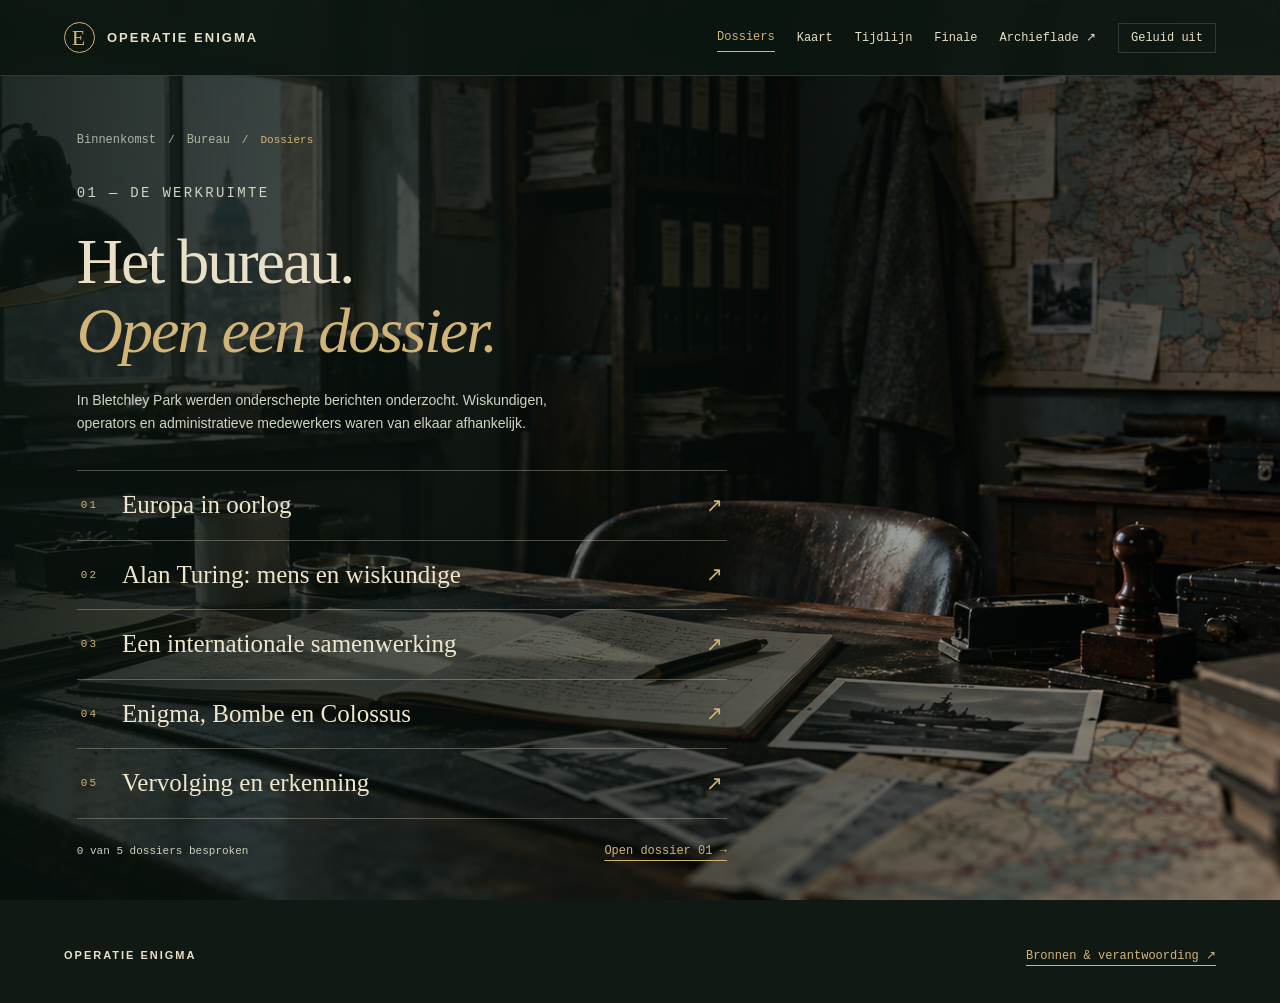
==== bureau.html @ f2bd256f "Add files via upload" ====
<!doctype html>
<html lang="nl"><head><meta charset="utf-8"><meta name="viewport" content="width=device-width,initial-scale=1"><meta name="theme-color" content="#101c1a"><meta name="description" content="Bletchley Park, 1940. Onderzoek de geschiedenis achter Alan Turing en Enigma."><title>Bureau · Operatie Enigma</title><link rel="stylesheet" href="style.css"><link rel="stylesheet" href="pages.css"><script src="sources.js" defer></script><script src="research.js" defer></script><script src="app.js" defer></script><script src="geography.js" defer></script><script src="closing.js" defer></script><script src="routing.js" defer></script></head>
<body data-view="bureau"><a class="skip" href="#main">Naar de inhoud</a>
<header class="topbar"><a class="brand" href="index.html"><span class="brand-mark" aria-hidden="true">E</span> OPERATIE ENIGMA </a><nav aria-label="Hoofdnavigatie"><a href="bureau.html">Dossiers</a><a href="kaart.html">Kaart</a><a href="tijdlijn.html">Tijdlijn</a><a href="finale.html">Finale</a><button id="drawer-open">Archieflade <span aria-hidden="true">↗</span></button><button id="sound" aria-pressed="false" aria-label="Geluid inschakelen">Geluid uit</button></nav></header>
<main id="main">
<section id="aankomst" class="arrival"><div class="coords">51°59′48″N &nbsp; 00°44′37″W <span>BUCKINGHAMSHIRE, ENGELAND</span></div><div class="hero-copy"><p class="eyebrow"><i></i> BLETCHLEY PARK · NAJAAR 1940</p><h1>Een bericht.<br>Een <em>verborgen verhaal.</em></h1><p class="intro">Een radio kraakt. Iemand schuift een vel papier over je bureau. Negenentwintig letters. Geen enkel woord.</p><p class="intro muted">Hoe kon Alan Turing bijdragen aan het verslaan van nazi-Duitsland, terwijl hij na de oorlog door zijn eigen land werd vervolgd?</p><a class="primary" href="bureau.html">Neem plaats aan het bureau <span>→</span></a></div>
<div class="hero-art"><button class="telegram" id="intercept-open"><span class="telegram-head">G.C. & C.S. <b>SECRET</b></span><span class="small-label">INTERCEPT 008 / 22:40 GMT</span><strong>BMQYW KODWL<br>SZWID IPHRW<br>KNZFW YZTBT AA</strong><span class="telegram-foot">ONTVANGEN. NOG NIET GELEZEN. <span>↗</span></span></button></div>
<div class="arrival-bottom"><span>NIETS VAN WAT HIER GEBEURT, VERLAAT DEZE KAMER.</span><a href="bureau.html">De deur staat open ↓</a></div></section>
<section class="room-section" id="werkruimte" aria-labelledby="room-title"><div class="section-heading"><div><p class="eyebrow">01 — DE WERKRUIMTE</p><h2 id="room-title">Het bureau.<br><em>Open een dossier.</em></h2></div><div><p>In Bletchley Park werden onderschepte berichten onderzocht. Wiskundigen, operators en administratieve medewerkers waren van elkaar afhankelijk.</p><p class="muted">Kies een dossier en volg de sporen. </p></div></div>
<div class="route-line" aria-label="Onderzoeksroute" id="route"></div><div class="room-bottom"><p id="progress" aria-live="polite">0 van 5 onderzoeken vastgelegd</p><button id="continue" class="text-button">Begin met onderzoek 01 →</button></div></section>
<section id="tijdlijn" class="timeline-section"><div class="section-heading"><div><p class="eyebrow">02 — VOOR EN NA DEZE NACHT</p><h2>Een code heeft<br><em>een voorgeschiedenis.</em></h2></div><p>De klok in de kamer staat op 1940. Deze tijdlijn kijkt ook terug én vooruit. Kies een jaar en volg het spoor van kennis, geheimhouding en erkenning.</p></div><div id="years" class="years" aria-label="Jaren op de tijdlijn"></div><article id="time-detail" class="time-detail" aria-live="polite"></article></section>
<section id="finale" class="finale-section"><p class="eyebrow">03 — DE LAATSTE TRANSMISSIE</p><h2>Nu is het<br><em>aan jullie.</em></h2><p class="finale-intro">Leg jullie voorlopige antwoord op de centrale vraag op tafel. Gebruik daarna de vijf sleutelkaarten uit het fysieke dossier om het oefentelegram te lezen met Mininigma op de tablet.</p><div id="key-strips" class="key-strips"></div><div class="finale-layout external-finale"><div class="dispatch-paper"><p class="eyebrow">OVERDRACHT AAN DE OPERATOR</p><h3>De sleutel ligt hier.<br>De machine staat klaar.</h3><p>Open Mininigma op de tablet. Houd de sleutelkaarten en het telegram naast het apparaat. Een groepslid stelt in, een ander leest de kaarten en controleert.</p><ol class="operator-steps"><li>Kies in Mininigma een model met drie rotoren en stekkerbord: Enigma I of M3. Gebruik de gewone reflector C, niet een dunne M4-reflector.</li><li>Neem de vijf sleutelstroken over, steeds van links naar rechts. Ringstand en startpositie zijn niet hetzelfde.</li><li>Verbind alle tien stekkerparen. Voer daarna het telegram in; spaties zijn niet nodig. Herstel vóór een nieuwe poging steeds de beginstand.</li><li>Lees de uitkomst en keer terug naar deze kamer.</li></ol><a class="primary" id="external-enigma" href="https://apps.apple.com/ca/app/mininigma-enigma-simulator/id334855344" target="_blank" rel="noopener">Mininigma · informatie over de tabletapp ↗</a><p class="note-hint">Open Mininigma op de tablet en neem de sleutelkaarten over.</p><p><a class="text-button" href="https://cryptii.com/pipes/enigma-machine/" target="_blank" rel="noopener">Open de M3 in je browser ↗</a></p><p class="note-hint">Cryptii: kies Model Enigma M3 en gebruik de velden Position, Ring en Plugboard. Neem de instellingen zelf over uit de fysieke kaarten.</p><details><summary>De Engelse instellingen herkennen</summary><dl><dt>Left / Middle / Right rotor</dt><dd>Linker / middelste / rechter rotor</dd><dt>Ring settings</dt><dd>Ringstand</dd><dt>Start position</dt><dd>Startpositie</dd><dt>Reflector</dt><dd>Reflector</dd><dt>Plugboard pairs</dt><dd>Stekkerparen</dd><dt>Input / Output</dt><dd>Invoer / uitkomst</dd></dl></details></div><aside class="output-paper"><span class="small-label">INTERCEPT 008</span><label for="telegram-copy">Het onderschepte telegram</label><textarea id="telegram-copy" rows="3" readonly spellcheck="false">BMQYWKODWLSZWIDIPHRWKNZFWYZTBTAA</textarea><button id="copy-telegram" class="primary">Kopieer het telegram</button><p id="copy-status" role="status"></p><h3>Terug van de machine?</h3><p>Voer hieronder de ontcijferde tekst in. Spaties en leestekens maken niet uit. De juiste boodschap opent de getuigenenvelop.</p><form id="return-form"><label for="return-message">Jullie ontcijferde bericht</label><textarea id="return-message" rows="3" required spellcheck="false" autocomplete="off"></textarea><button class="primary" type="submit">Controleer het bericht →</button><p id="return-status" role="status"></p></form><button id="witness-open" class="primary" hidden>Nabespreking bij de envelop GETUIGEN →</button></aside></div></section>
<footer><a class="brand" href="bureau.html">OPERATIE ENIGMA</a><button class="text-button" id="credits-open">Bronnen & verantwoording ↗</button></footer></main>
<dialog id="case-dialog" class="case-dialog" aria-labelledby="case-title"><button class="close" data-close aria-label="Onderzoek sluiten">×</button><div id="case-body"></div></dialog>
<dialog id="drawer" class="drawer" aria-labelledby="drawer-title"><button class="close" data-close aria-label="Archieflade sluiten">×</button><p class="eyebrow">HET FYSIEKE DOSSIER</p><h2 id="drawer-title">De archieflade.</h2><div id="print-links"></div><h3>Je onderzoeksnotities</h3><p>Notities blijven in deze browser. Sla ze ook als tekstbestand op om ze te bewaren of in te leveren.</p><button id="download-notes" class="primary">Download mijn veldboek</button><p id="storage-status" class="muted"></p></dialog>
<dialog id="reader" class="reader-dialog" aria-labelledby="reader-title"><button class="close" data-close aria-label="Leeshulp sluiten">×</button><div id="reader-body"></div></dialog>
<dialog id="info" class="info-dialog" aria-labelledby="info-title"><button class="close" data-close aria-label="Venster sluiten">×</button><div id="info-body"></div></dialog><noscript><p class="noscript">Schakel JavaScript in om de onderzoeken en de Enigma te gebruiken. De printbladen staan in de map print.</p></noscript>
</body></html>
---- style.css ----
:root{--ink:#101c1a;--deep:#0b1412;--green:#20362d;--paper:#e9e0c7;--gold:#d1b478;--muted:#b1b6a2;--red:#8c4033;--line:#ffffff24;--serif:Georgia,'Times New Roman',serif;--mono:'Courier New',monospace}*{box-sizing:border-box}html{scroll-behavior:smooth;scroll-padding-top:90px}body{margin:0;background:var(--ink);color:var(--paper);font:16px/1.65 Arial,Helvetica,sans-serif}body:has(dialog[open]){overflow:hidden}a{color:inherit;text-underline-offset:5px}button,input,select,textarea{font:inherit}button,a,input,textarea,select{touch-action:manipulation}button{cursor:pointer}button:disabled{cursor:not-allowed;opacity:.55}button{color:inherit}button:focus-visible,a:focus-visible,input:focus-visible,select:focus-visible,textarea:focus-visible,summary:focus-visible{outline:3px solid #daac55;outline-offset:5px}button{border:0}button,a{ -webkit-tap-highlight-color:transparent}button:not(.primary){background:transparent}.skip{position:fixed;top:-100px;left:16px;background:var(--paper);color:var(--ink);padding:10px;z-index:50}.skip:focus{top:10px}.topbar{display:flex;justify-content:space-between;align-items:center;padding:23px 4.5%;border-bottom:1px solid var(--line);position:relative;z-index:2;background:#101c1af0}.brand{display:flex;align-items:center;gap:12px;letter-spacing:2px;font-size:13px;font-weight:bold;text-decoration:none}.brand small{display:block;font:9px var(--mono);letter-spacing:1.5px;border-left:1px solid var(--line);padding-left:12px;max-width:130px;line-height:1.6}.brand-mark{display:inline-grid;place-items:center;border:1px solid var(--gold);border-radius:50%;width:31px;height:31px;color:var(--gold);font:22px var(--serif)}nav{display:flex;gap:25px;align-items:center}nav a,nav button{font:12px var(--mono);text-decoration:none;padding:7px 0}nav a:hover,nav button:hover{color:var(--gold)}nav #sound{border:1px solid var(--line);padding:7px 12px}.arrival{min-height:780px;height:calc(100svh - 87px);max-height:1020px;position:relative;overflow:hidden;background:radial-gradient(ellipse at 77% 35%,#4a523025,transparent 65%),linear-gradient(110deg,#101c1a 15%,#1e3026 67%,#0d1916)}.arrival:after,.room-stage:after{content:'';position:absolute;inset:0;pointer-events:none;background-image:url("data:image/svg+xml,%3Csvg viewBox='0 0 180 180' xmlns='http://www.w3.org/2000/svg'%3E%3Cfilter id='n'%3E%3CfeTurbulence type='fractalNoise' baseFrequency='.7' numOctaves='3' stitchTiles='stitch'/%3E%3C/filter%3E%3Cpath filter='url(%23n)' opacity='.12' d='M0 0h180v180H0z'/%3E%3C/svg%3E");opacity:.25}.coords{position:absolute;top:35px;left:4.5%;font:10px var(--mono);letter-spacing:1px;color:#9dAA94}.coords span{margin-left:25px}.hero-copy{position:relative;padding:106px 0 0 7%;width:56%;z-index:1}.eyebrow{font:11px var(--mono);letter-spacing:2.3px;color:var(--gold);text-transform:uppercase;margin:0 0 26px}.eyebrow i{display:inline-block;width:6px;height:6px;background:var(--gold);border-radius:50%;margin:0 8px 1px 0}h1,h2,h3{font-family:var(--serif);font-weight:normal;line-height:1.08}h1{font-size:clamp(66px,6.8vw,112px);letter-spacing:-4px;margin:0 0 26px}h1 em,h2 em{font-weight:normal;color:var(--gold)}h2{font-size:clamp(40px,4.7vw,70px);letter-spacing:-2px;margin:0 0 24px}h3{font-size:30px;margin:25px 0 18px}.intro{max-width:410px;font-size:16px;line-height:1.7}.muted{color:var(--muted)}.primary{display:inline-flex;align-items:center;justify-content:space-between;gap:25px;background:var(--gold);color:#14211b;padding:16px 24px;text-decoration:none;font-weight:bold;font-size:13px;border:1px solid var(--gold);transition:background .2s,transform .2s}.primary:hover{background:#e8cd91;transform:translateY(-2px)}.hero-copy>.primary{margin-top:22px}.hero-meta{font:10px var(--mono);margin-top:22px;color:var(--muted)}.hero-meta span{padding:0 8px}.hero-art{position:absolute;right:-1%;top:20px;width:53%;height:calc(100% - 90px)}.hero-machine{position:absolute;width:100%;right:-3%;top:0;transform:rotate(-8deg);filter:drop-shadow(0 30px 35px #0008);opacity:.95}.lightcone{position:absolute;width:90%;height:90%;top:-20%;right:-10%;background:radial-gradient(ellipse,#c8ac4533,transparent 65%);transform:rotate(-30deg)}.telegram{position:absolute!important;bottom:44px;left:8%;transform:rotate(-7deg);width:310px;padding:23px 25px 18px;color:#303c2c!important;background:#d8cb9f!important;box-shadow:4px 15px 35px #0006;text-align:left;border-top:5px solid #d0be90!important;transition:transform .25s}.telegram:hover{transform:rotate(-3deg) translateY(-8px)}.telegram-head{display:flex;justify-content:space-between;font:12px var(--mono);border-bottom:1px solid #33412a70;padding-bottom:16px}.telegram-head b{color:#853e30;border:1px solid;padding:2px 5px;transform:rotate(5deg)}.small-label{display:block;font:10px var(--mono);letter-spacing:1.5px;margin:18px 0}.telegram strong{font:24px/1.6 var(--mono);letter-spacing:2px}.telegram-foot{display:flex;justify-content:space-between;font:8px var(--mono);border-top:1px solid #33412a60;padding-top:14px;margin-top:15px}.telegram-foot span{font-size:20px}.art-note{position:absolute;bottom:2px;right:12%;font:9px var(--mono);color:#b6b69b}.arrival-bottom{position:absolute;bottom:0;width:91%;left:4.5%;border-top:1px solid var(--line);padding:24px 0;display:flex;justify-content:space-between;font:10px var(--mono);letter-spacing:1px}.arrival-bottom a{text-decoration:none;color:var(--gold)}.section-heading{display:grid;grid-template-columns:1.1fr 1fr;gap:10%;align-items:end;margin-bottom:42px}.section-heading p:not(.eyebrow){max-width:485px;font-size:15px}.section-heading p.muted{font-size:12px}.room-section{padding:95px 6% 75px;background:var(--deep)}.room-stage{position:relative;border:1px solid #6b715447;overflow:hidden}.room-stage>img{width:100%;display:block}.room-caption{position:absolute;bottom:18px;left:25px;font:9px var(--mono);letter-spacing:2px;color:#d7ceb2}.hotspot{position:absolute;display:flex;align-items:center;gap:10px;padding:7px!important;z-index:1;white-space:nowrap}.hotspot b{display:grid;place-items:center;width:38px;height:38px;border:1px solid #d8c48b;border-radius:50%;background:#17291cdd;color:#e9d39a;font:13px var(--mono);box-shadow:0 0 0 5px #d8c48b18;transition:box-shadow .2s}.hotspot span{font:11px var(--mono);background:#102019ee;padding:8px 11px;color:#eee3bf;border:1px solid #d8c48b44}.hotspot:hover b,.hotspot:focus-visible b{box-shadow:0 0 0 10px #d8c48b44;background:#d8c48b;color:#14231a}.hotspot.done b{background:#d8c48b;color:#14231a}.h1{left:15%;top:64%}.h2{left:66%;top:57%}.h3{left:61%;top:24%}.h4{left:34%;top:80%}.h5{right:3%;top:83%}.h5 span{display:none}.route-line{display:flex;margin-top:35px;gap:0}.route-step{flex:1;text-align:left;padding:16px 8px 16px 0;border-top:1px solid #69715c!important;color:var(--muted)!important;font:11px/1.5 var(--mono)!important;position:relative}.route-step:before{content:'';position:absolute;top:-4px;left:0;width:7px;height:7px;border-radius:50%;background:#69715c}.route-step strong{display:block;font:22px var(--serif);color:var(--paper);margin-bottom:8px}.route-step.done{border-color:var(--gold)!important;color:var(--gold)!important}.route-step.done:before{background:var(--gold)}.room-bottom{display:flex;justify-content:space-between;align-items:center;font:12px var(--mono);margin-top:15px}.text-button{color:var(--gold)!important;font:12px var(--mono)!important;padding:10px 0;text-decoration:underline;text-underline-offset:6px}.timeline-section{background:#e9e0c7;color:#27362b;padding:90px 7%}.timeline-section .eyebrow{color:#735b34}.timeline-section h2 em{color:#75613d}.years{display:flex;justify-content:space-between;border-bottom:1px solid #283b3150;margin:40px 0 30px;gap:8px}.years button{position:relative;color:#5f6956;font:20px var(--serif);padding:10px 8px 20px}.years button[aria-pressed=true]{color:#1d3629}.years button[aria-pressed=true]:after{content:'';position:absolute;bottom:-5px;left:calc(50% - 5px);width:10px;height:10px;background:#715a36;border-radius:50%}.time-detail{display:grid;grid-template-columns:1fr 2fr;gap:8%;min-height:220px}.time-year{font:clamp(80px,10vw,150px)/1 var(--serif);color:#b2a789}.time-detail h3{margin-top:0}.time-detail p{max-width:680px}.source-link{font:12px var(--mono);color:#665331}.finale-section{padding:100px 7%;background:radial-gradient(ellipse at 15% 50%,#334135,transparent 60%),#14221d}.finale-intro{max-width:550px;color:var(--muted)}.key-strips{display:flex;gap:12px;margin:35px 0 45px;flex-wrap:wrap}.key-strip{border-bottom:1px dashed #d1b47870;padding:10px 14px;font:11px/1.7 var(--mono);color:var(--muted);flex:1;min-width:130px}.key-strip b{display:block;color:var(--gold);font-size:10px;letter-spacing:1px}.key-strip.revealed{background:#e1d6b6;color:#253226;transform:rotate(-1deg)}.key-strip.revealed b{color:#74522c}.finale-layout{display:grid;grid-template-columns:1.3fr 1fr;gap:6%;align-items:start}.machine-console{background:linear-gradient(135deg,#27372d,#101b16);border:9px solid #604832;padding:25px;box-shadow:0 20px 30px #0005,inset 0 0 0 2px #8a6b42}.console-label{display:flex;justify-content:space-between;font:10px var(--mono);letter-spacing:1px;color:#aaa98c;padding-bottom:14px;border-bottom:1px solid var(--line)}.lamps{display:flex;justify-content:center;gap:10px;margin:22px 0}.lamps span{width:29px;height:29px;border:1px solid #6a7256;border-radius:50%;text-align:center;color:#aeaf91;font:16px/28px var(--mono);background:#101b16}.lamps span.lit{background:#e7cc77;color:#243021;box-shadow:0 0 18px #d6bc69a0}fieldset{border:0;padding:0;margin:0 0 17px}legend,form label{font:10px/1.5 var(--mono);letter-spacing:1px;color:#d1ccb5}legend{margin-bottom:12px}.rotors,.settings-row{display:flex;gap:14px;margin-bottom:20px}.rotors label,.settings-row label{flex:1;min-width:0}input,select,textarea{border:1px solid #65705c;border-radius:0;padding:11px;width:100%;background:#15261d;color:var(--paper);margin-top:6px;font:15px var(--mono)}textarea{resize:vertical;min-height:76px;line-height:1.6}.rotors select{font:23px var(--mono);background:#d9d3b9;color:#223023}form>label{display:block}.cipher-label{margin-top:20px}form .primary{width:100%;margin-top:15px}.output-paper{padding:28px 35px;background:var(--paper);color:#25372b;transform:rotate(1deg);box-shadow:0 12px 24px #0004;min-height:460px}.decoded{font:30px/1.5 var(--mono);overflow-wrap:anywhere;margin:30px 0;border-bottom:1px dashed #344b3750;padding-bottom:30px}.output-paper p{font-size:13px}.output-paper details{font-size:13px;border-top:1px solid #344b3750;padding-top:20px;margin-top:25px}.output-paper summary{cursor:pointer}.output-paper .primary{font-size:11px}footer{padding:40px 7%;border-top:1px solid var(--line);display:flex;align-items:center;justify-content:space-between;gap:25px}footer p{font-size:11px;color:var(--muted)}dialog{background:var(--paper);color:#23362a;border:0;padding:50px;max-height:90svh;width:min(1000px,94vw);box-shadow:0 30px 100px #0009}dialog::backdrop{background:#07120edb;backdrop-filter:blur(6px)}.close{position:sticky;float:right;top:0;margin:-25px -20px 0 0;background:#253b2e!important;color:var(--paper)!important;width:40px;height:40px;font-size:27px;line-height:1;z-index:5}.case-dialog .eyebrow,.drawer .eyebrow,.info-dialog .eyebrow{color:#795c32}.case-dialog h2{font-size:48px;max-width:750px}.case-lead{font:21px/1.55 var(--serif);max-width:760px}.case-split{display:grid;grid-template-columns:1fr 1fr;gap:35px;margin:30px 0}.source-sheet{padding:25px;border:1px solid #9f997c;background:#d7ceb2;box-shadow:4px 4px 0 #c1b89a}.source-sheet p{font-size:13px}.source-sheet h3{font-size:25px}.source-tag{font:10px var(--mono);letter-spacing:1px;color:#775337}.source-sheet a,.case-dialog a{color:#3b563d}.source-sheet blockquote{font:20px/1.5 var(--serif);margin:20px 0}.source-sheet small{font-size:11px}.case-story p{font-size:14px}.activity{border-top:1px solid #273b3150;border-bottom:1px solid #273b3150;padding:25px 0}.activity h3{margin-top:0}.activity p{font-size:14px}.activity button{color:#284730;border:1px solid #7b876d;padding:10px 14px;margin:4px 4px 4px 0;font-size:13px}.activity button.selected{background:#2f4b38;color:#f3e7c5}.activity button:hover{background:#c9c4a5}.activity .feedback{font:13px/1.6 var(--mono);min-height:22px;padding:12px;background:#d6cfb6}.order-list{list-style:none;padding:0;counter-reset:item}.order-list li{display:flex;align-items:center;justify-content:space-between;padding:10px 0;border-bottom:1px solid #283b3120;font-size:14px;gap:10px}.order-list li span{flex:1}.order-list li button{padding:7px 12px;margin:0}.note-label{display:block;margin-top:30px;font-weight:bold}.case-dialog textarea{color:#203b2c;background:#f2ecd9;border-color:#9f997c}.case-dialog .text-button{color:#6e512d!important}.case-footer{display:flex;align-items:center;gap:20px;margin-top:20px;flex-wrap:wrap}.note-hint{font-size:12px}.save-state{font:11px var(--mono)}.activity select{background:#f1e9d1;color:#213a2a;border-color:#9b9b7c;margin-bottom:12px}.activity label{display:block;font-size:14px}.model-wheel{display:flex;align-items:center;gap:25px;flex-wrap:wrap}.wheel{width:130px;height:130px;border-radius:50%;border:10px double #718065;display:grid;place-content:center;text-align:center;font:28px var(--serif);box-shadow:inset 0 0 0 14px #d3c9ab}.wheel small{font:10px var(--mono)}.model-output{font:22px var(--mono);letter-spacing:3px}.crib-rows{overflow:auto;padding-bottom:10px}.crib-line{display:flex;gap:3px;width:max-content}.crib-line span{display:inline-block;width:23px;text-align:center;font:16px/30px var(--mono);border-bottom:1px solid #aaa282}.crib-line .collision{background:#8c4033;color:white}.drawer{position:fixed;inset:0 0 0 auto;max-height:100svh;height:100svh;margin:0;width:min(530px,95vw);padding:45px 35px}.drawer h2{font-size:44px}.drawer a{display:block;padding:14px 0;border-bottom:1px solid #394a3228;font-size:14px}.drawer details{margin:20px 0}.drawer summary{cursor:pointer;color:#745331}.info-dialog{width:min(730px,94vw)}.info-dialog h2{font-size:44px}.info-dialog ul{padding-left:20px}.info-dialog li{margin-bottom:15px;font-size:14px}.info-dialog .witness-year{font:70px var(--serif);color:#92784e}.paper-telegram{font:24px/1.7 var(--mono);letter-spacing:3px;background:#d5cba9;padding:25px}.network{list-style:none;padding:0}.network li{padding:8px 0;border-bottom:1px solid #253b2e30}.status-done{color:#35553c;font-weight:bold}.noscript{background:var(--paper);color:var(--ink);padding:20px}[hidden]{display:none!important}
@media(min-width:1450px){.hero-art{width:50%;right:2%}.hero-copy{padding-top:130px}.hero-machine{max-width:780px}.telegram{bottom:65px;left:10%}}
@media(max-width:1000px){.topbar{padding:18px 4%}.brand small{display:none}nav{gap:17px}.arrival{min-height:700px}.hero-copy{padding-left:6%;width:57%}.hero-copy h1{font-size:75px}.hero-art{right:-9%;width:60%;top:95px}.hero-machine{top:15px}.telegram{width:260px;left:10%;bottom:95px}.telegram strong{font-size:20px}.hero-copy .intro{max-width:330px;font-size:14px}.hero-copy .primary{font-size:12px;padding:15px}.art-note{right:20%;bottom:45px}.arrival-bottom{font-size:8px}.section-heading{gap:5%}.hotspot span{font-size:9px;padding:5px}.hotspot b{width:31px;height:31px}.h1{left:12%}.h3{left:58%}.h2{left:60%}.route-step{font-size:10px!important}.finale-layout{gap:4%;grid-template-columns:1.2fr 1fr}.machine-console{padding:18px}.output-paper{padding:25px}.settings-row{gap:7px}.years button{font-size:18px;padding-left:3px;padding-right:3px}.brand{font-size:11px}}
@media(max-width:700px){html{scroll-padding-top:15px}.topbar{align-items:start;gap:12px;flex-direction:column;padding:15px 6%}.brand small{display:block;font-size:8px;max-width:none}nav{justify-content:space-between;width:100%;gap:8px}nav a,nav button{font-size:10px}nav #sound{padding:5px 8px}.arrival{height:auto;min-height:1070px;max-height:none}.coords{top:22px;left:6%;font-size:8px}.coords span{display:none}.hero-copy{padding:75px 6% 0;width:100%}.eyebrow{font-size:9px;letter-spacing:1.6px;margin-bottom:22px}.hero-copy h1{font-size:clamp(59px,12vw,82px);letter-spacing:-2.8px}.hero-copy .intro{font-size:14px;max-width:370px}.hero-copy .primary{margin-top:14px}.hero-meta{font-size:9px}.hero-art{top:530px;right:0;width:100%;height:460px}.hero-machine{width:92%;right:-4%;top:-34px;max-width:500px}.telegram{left:9%;bottom:0;width:245px;padding:18px 20px}.telegram strong{font-size:19px}.telegram-head{padding-bottom:10px}.telegram-foot{font-size:7px}.art-note{bottom:-25px;right:7%;font-size:8px}.arrival-bottom{padding:18px 0;font-size:8px;gap:20px}.arrival-bottom>span{max-width:55%;line-height:1.7}.arrival-bottom>a{align-self:center}.room-section,.timeline-section,.finale-section{padding:65px 6%}.section-heading{display:block;margin-bottom:28px}.section-heading h2{font-size:43px}.section-heading>div+div,.section-heading>p{margin-top:25px}.section-heading p:not(.eyebrow){font-size:14px}.room-stage{overflow:visible;margin-bottom:15px}.room-stage>img{min-height:300px;object-fit:cover;object-position:center}.room-stage:after{display:none}.hotspot{padding:2px!important}.hotspot span{display:none}.hotspot b{width:34px;height:34px;font-size:12px}.h1{left:15%;top:64%}.h2{left:70%;top:58%}.h3{left:68%;top:22%}.h4{left:40%;top:80%}.h5{right:4%;top:84%}.room-caption{left:10px;bottom:6px;font-size:6px;letter-spacing:.6px}.route-line{display:block;margin-top:25px}.route-step{display:flex;align-items:center;gap:15px;width:100%;padding:15px 5px;font-size:12px!important}.route-step strong{font-size:20px;margin:0;min-width:30px}.route-step:before{display:none}.room-bottom{flex-direction:column;align-items:start}.years{flex-wrap:wrap;justify-content:start;gap:5px;margin:25px 0}.years button{padding:10px;font-size:17px}.time-detail{display:block;min-height:300px}.time-year{font-size:80px;margin-bottom:20px}.time-detail h3{font-size:29px}.time-detail p{font-size:14px}.finale-section h2{font-size:58px}.key-strips{gap:7px}.key-strip{font-size:10px;min-width:43%;padding:8px}.finale-layout{display:block}.machine-console{border-width:6px;padding:18px 14px}.console-label{font-size:8px}.settings-row label{font-size:8px}.rotors label{font-size:10px}.output-paper{margin-top:35px;transform:none;min-height:360px;padding:25px}.decoded{font-size:26px}.finale-intro{font-size:14px}footer{padding:35px 6%;display:block}footer .brand{margin-bottom:15px}dialog{padding:30px 22px;max-height:94svh;width:95vw}.close{margin:-10px -8px 0 0}.case-dialog h2{font-size:36px;letter-spacing:-1px;padding-right:25px}.case-lead{font-size:19px}.case-split{display:block}.source-sheet{margin-top:25px;padding:20px}.activity h3{font-size:26px}.case-footer{gap:10px}.case-footer .primary{width:100%;font-size:12px}.drawer{padding:35px 25px}.drawer h2,.info-dialog h2{font-size:37px}.paper-telegram{font-size:18px;letter-spacing:1px;padding:15px}.order-list li{font-size:12px}.order-list li button{padding:7px 10px}.source-sheet blockquote{font-size:18px}}
@media(max-width:700px){.arrival{min-height:0;padding-bottom:105px}.hero-art{position:relative;top:auto;right:auto;height:460px;margin-top:55px}.hero-machine{top:-20px}.room-stage>img{min-height:0;object-fit:contain}.hotspot b{width:32px;height:32px}.room-caption{display:none}}
@media(prefers-reduced-motion:reduce){html{scroll-behavior:auto}*,*:before,*:after{animation:none!important;transition:none!important}.primary:hover{transform:none}}
.source-actions{display:flex;flex-wrap:wrap;gap:10px 16px;margin:20px 0;align-items:center}.source-actions a{font:12px/1.6 var(--mono);color:#36513a}.source-actions .read-source{background:#2c4936!important;color:#f4e9cc!important;padding:10px 14px;font:12px var(--mono);border:1px solid #2c4936}.source-actions .primary{color:#26392b;font-size:12px}.extra-source{border-top:1px solid #53634240;padding-top:14px;margin-top:20px}.extra-source h4{margin:0;font:20px var(--serif)}.extra-source small{font-size:11px}.extra-source .source-actions{margin-top:10px}.translated-quote{border-left:2px solid #8a7444;padding-left:12px;font-style:italic}.story-layer{margin:35px 0;padding:28px 32px;background:#d8cfb4;border-left:3px solid #7c825f}.story-layer .eyebrow{margin-bottom:15px}.story-layer h3{margin-top:0}.story-layer p{font-size:15px;max-width:750px}.story-layer details{border-top:1px solid #7c825f60;padding-top:15px;margin-top:20px}.story-layer summary,.translation-help summary{cursor:pointer;font-weight:bold}.reader-dialog{width:min(850px,95vw);padding:50px 60px}.reader-dialog h2{font-size:44px;max-width:650px}.reader-dialog .eyebrow{color:#735b34}.reader-label{font:11px/1.6 var(--mono);color:#6a5c3c;border-block:1px solid #827b5f50;padding:12px 0}.reader-prose{font:21px/1.7 var(--serif)}.reading-instructions{border-left:2px solid #7d815e;padding-left:23px;margin:30px 0}.reading-instructions h3{font-size:26px;margin:20px 0 8px}.reading-instructions p{font-size:14px}.glossary{padding:18px;background:#d7ceb1;font:12px/1.8 var(--mono)}.translation-help{font-size:12px;margin-top:28px;border-top:1px solid #827b5f50;padding-top:20px}.dispatch-paper{border-top:1px solid var(--gold);padding:12px 0}.dispatch-paper h3{font-size:43px}.dispatch-paper p{max-width:550px;color:var(--muted)}.dispatch-paper .eyebrow{margin-top:20px;color:var(--gold)}.operator-steps{padding-left:24px;max-width:520px}.operator-steps li{padding:8px 0 8px 8px;font-size:14px}.dispatch-paper details{margin-top:25px;border-top:1px solid var(--line);padding-top:20px;font-size:13px}.dispatch-paper summary{cursor:pointer}.dispatch-paper dt{color:var(--gold);font:12px var(--mono);margin-top:15px}.dispatch-paper dd{margin-left:0;color:var(--muted)}.external-finale .output-paper label{display:block;font:12px/1.6 var(--mono);color:#24392a}.external-finale .output-paper textarea{background:#f5efdc;color:#24392a;border-color:#9b967c;width:100%;overflow-wrap:anywhere}.external-finale .output-paper .primary{margin-top:15px}.external-finale .output-paper p[role=status]{font:12px/1.7 var(--mono)}
@media(max-width:700px){.reader-dialog{padding:30px 23px}.reader-dialog h2{font-size:33px;padding-right:20px}.reader-prose{font-size:19px}.story-layer{padding:23px 20px}.story-layer h3{font-size:25px}.dispatch-paper h3{font-size:35px}.source-actions{gap:12px}.source-actions .primary{font-size:11px;padding:12px}.external-finale .output-paper{margin-top:40px}}
@media print{.topbar,.hero-art,.room-stage,.finale-section,dialog,button{display:none!important}body{color:black;background:white}section{break-inside:avoid;background:white!important;color:black!important;padding:20px!important}.arrival{min-height:0;height:auto}.hero-copy{width:100%;padding:20px}.arrival-bottom,.coords{position:static}.eyebrow,h1 em,h2 em{color:#444}.hero-meta{color:black}}

.investigation,.evidence-workbench{border-top:1px solid #7e836b60;margin-top:35px;padding-top:25px}.investigation li{padding:8px 0 8px 5px;font-size:15px}.open-question{border-left:3px solid #987951;padding:15px 20px;background:#d8cfb4}.evidence-workbench label{display:block;color:#273c2d;font-size:13px;margin:15px 0}.evidence-workbench textarea,.evidence-workbench select{background:#f3edd9;color:#263b2a;border-color:#969b7d}.evidence-note{margin-top:22px;padding:22px;background:#ddd3b6;border-bottom:1px solid #9c987a}.evidence-note dt{font:11px var(--mono);text-transform:uppercase;letter-spacing:1px;margin:14px 0 4px}.evidence-note dd{margin:0;font-size:15px;white-space:pre-wrap;overflow-wrap:anywhere}.didactic{margin:24px 0;padding:18px;border:1px solid #9c987a}.didactic summary{cursor:pointer}.extra-source summary{cursor:pointer;font:21px/1.4 var(--serif)}.extra-source summary small{display:block;font:10px/1.6 var(--mono);margin-top:6px}.geography{padding:80px 7%;background:#1d3027}.geography>p{max-width:650px}.geography>svg{display:block;width:100%;max-width:950px;margin:auto}.map-controls{display:flex;gap:15px;flex-wrap:wrap;margin:25px 0}.map-controls button{border:1px solid #8f9e78;padding:13px 18px;font:12px var(--mono)}.map-controls button[aria-pressed=true]{background:var(--gold);color:#243827}.geography #place-detail{max-width:750px;min-height:230px;border-top:1px solid var(--line);padding-top:15px}.geography .source-actions a{color:var(--paper)}.geography .read-source{border:1px solid var(--gold);background:transparent!important}.evidence-workbench form .primary{width:auto}.case-story p{line-height:1.8}@media(max-width:700px){.geography{padding:60px 6%}.geography h2{font-size:44px}.geography #place-detail{min-height:320px}.map-controls{gap:8px}.map-controls button{font-size:11px;padding:12px}.investigation ol{padding-left:23px}.evidence-note{padding:16px}}

.document-viewport{width:100%;max-height:65svh;overflow:auto;background:#c8bea0;margin:20px 0;border:1px solid #7e836b60}.document-viewport img{display:block;width:100%;max-width:none}.reader-dialog input[type=range]{accent-color:#38543c;padding:0;background:transparent}

.closing-section{padding:100px 7% 110px;background:radial-gradient(ellipse at 75% 0%,#53604440,transparent 60%),#0b1512}.closing-heading{max-width:770px;margin-bottom:55px}.closing-heading>p:last-child{color:var(--muted);max-width:640px}.closing-document{position:relative;background:#e9e0c7;color:#25362a;box-shadow:0 25px 65px #0006;transform:rotate(-.2deg);border-top:5px solid #c3b58e;padding:38px 48px 55px}.closing-binding{position:absolute;top:-18px;left:52px;width:35px;height:75px;border:3px solid #7b8374;border-radius:20px;transform:rotate(-10deg);box-shadow:2px 1px 2px #0004}.closing-document-head{display:flex;justify-content:space-between;align-items:center;border-bottom:1px solid #81877060;padding:0 0 24px 45px;font:10px var(--mono);letter-spacing:1.5px}.closing-stamp{border:2px solid #8c4033;color:#8c4033;padding:8px 15px;transform:rotate(5deg);font:bold 12px var(--mono);letter-spacing:3px}.closing-layout{display:grid;grid-template-columns:1fr 2.5fr;gap:55px;margin-top:40px}.closing-margin{border-right:1px solid #81877050;padding-right:25px}.closing-number{font:85px/1 var(--serif);color:#a49b79}.closing-margin h3{font-size:31px}.closing-margin p,.closing-margin li{font-size:12px;line-height:1.9}.closing-margin ol{padding-left:17px}.closing-margin li{padding:5px 0}.closing-origin{border-top:1px solid #81877050;margin-top:30px;padding-top:20px}.closing-origin>span{font:12px var(--mono);color:#80663c}.closing-margin .text-button{color:#715b37!important;text-align:left;line-height:1.8!important}.closing-kicker{font:10px var(--mono);letter-spacing:1.7px;margin:0 0 35px;color:#7c633c}.closing-form fieldset{border-bottom:1px solid #81877050;margin-bottom:28px;padding-bottom:25px}.closing-form legend{font:25px/1.4 var(--serif);color:#25362a;margin-bottom:20px;letter-spacing:0}.closing-form legend span{font:12px var(--mono);color:#8a744b;margin-right:10px;vertical-align:middle}.closing-question{font:20px/1.6 var(--serif);margin:0 0 22px}.closing-form label{font:12px/1.7 var(--mono);color:#344432;letter-spacing:0}.closing-form .closing-hint,.closing-hint{font:12px/1.8 Arial,sans-serif;color:#5c6752;letter-spacing:0;margin:10px 0}.closing-form textarea{background:repeating-linear-gradient(#f5f0df,#f5f0df 29px,#a8ad8e36 30px);color:#24372a;border:1px solid #a5aa8d;padding:12px 14px;font:15px/30px Arial,sans-serif;margin-top:8px;min-height:130px}.closing-sources{display:grid;grid-template-columns:1fr 1fr;gap:15px;margin-bottom:22px}.closing-sources select{color:#263a2b;background:#f5f0df;border-color:#a5aa8d;font-size:12px;letter-spacing:0;padding:11px 8px}.closing-source-links{font-size:12px;margin-top:20px}.closing-source-links>div{border-top:1px dashed #a5aa8d;padding-top:15px;margin-top:15px}.closing-source-links .source-actions{margin-top:10px}.closing-check{display:flex!important;align-items:start;gap:12px;margin:5px 0 24px;font:13px/1.8 Arial,sans-serif!important}.closing-check input{width:19px;height:19px;flex-shrink:0;margin:3px 0;accent-color:#3f5b3c}.closing-actions{display:flex;gap:18px;align-items:center;flex-wrap:wrap}.closing-actions .text-button{color:#715b37!important}.closing-save{font:11px/1.8 var(--mono);min-height:20px;color:#3a583c}.closing-receipt{border:1px solid #7f9272;padding:25px;margin-top:28px;background:#d7ddc760}.closing-receipt h3{margin-top:12px;font-size:32px}.closing-receipt>p{font-size:14px}.witness-assignment{padding:22px;background:#d9d0b4;margin:30px 0;border-left:3px solid #8a744b}.witness-assignment h3{font-size:28px;margin-top:0}.witness-assignment .primary{font-size:12px}
@media(max-width:1000px){.closing-document{padding:35px 30px}.closing-layout{gap:30px;grid-template-columns:1fr 2.8fr}.closing-margin{padding-right:15px}.closing-form legend{font-size:22px}}
@media(max-width:700px){.closing-section{padding:65px 5%}.closing-heading h2{font-size:42px}.closing-document{padding:25px 20px 35px;transform:none}.closing-document-head{font-size:8px;padding-left:0;padding-top:25px;gap:15px;letter-spacing:1px}.closing-binding{left:30px;height:57px}.closing-stamp{font-size:9px;letter-spacing:1.5px;padding:7px}.closing-layout{display:block;margin-top:25px}.closing-margin{border:0;border-bottom:1px solid #81877050;margin-bottom:30px;padding:0 0 25px}.closing-number{float:left;font-size:65px;margin:5px 20px 10px 0}.closing-margin h3{font-size:28px}.closing-margin ol,.closing-origin{display:none}.closing-margin p{font-size:13px}.closing-form legend{font-size:23px}.closing-form textarea{font-size:16px}.closing-sources{grid-template-columns:1fr}.closing-question{font-size:19px}.closing-actions .primary{width:100%;font-size:12px;padding:15px}.closing-kicker{font-size:9px;line-height:1.8}.closing-heading>p:last-child{font-size:14px}}
---- pages.css ----
body{background:#111915 url('assets/achtergrond.png') center/cover fixed no-repeat;isolation:isolate;min-height:100svh}body:before{content:'';position:fixed;inset:0;background:#09130ed6;z-index:-1;pointer-events:none}body[data-view=home]:before,body[data-view=bureau]:before{background:linear-gradient(90deg,#08120ee6,#08120e99 50%,#08120e25)}main>section{display:none!important}main>section.route-visible:not([hidden]){display:block!important}.route-hidden{display:none!important}.topbar{background:#0d1711e8;backdrop-filter:blur(12px);padding:22px 5%;gap:25px}.topbar .brand{white-space:nowrap}.topbar nav{gap:22px}.topbar nav a[aria-current=page]{color:var(--gold);border-bottom:1px solid}footer{padding:30px 5%;background:#0c1711bf;display:flex;justify-content:space-between;gap:20px}footer .brand{font-size:11px}body[data-view=home] footer{display:none}body[data-view=bureau] footer{background:transparent;border-top:0}.arrival{min-height:calc(100svh - 85px);height:auto;max-height:none;background:none!important;padding-bottom:100px}.arrival:after{display:none}.coords{left:6%;top:30px;color:#e2e3d2}.hero-copy{padding:120px 0 80px 6%;width:62%;max-width:900px}.hero-copy h1{font-size:clamp(66px,6.8vw,105px);letter-spacing:-3px;line-height:1.08}.hero-copy .intro{font-size:16px;max-width:465px}.hero-copy .muted{color:#dadbca}.hero-art{position:absolute;right:5%;top:auto;bottom:60px;width:310px;height:auto}.telegram{position:relative!important;left:auto;bottom:auto;width:100%;transform:rotate(3deg);box-shadow:0 15px 45px #0006}.telegram:hover{transform:rotate(1deg) translateY(-4px)}.arrival-bottom{width:88%;left:6%;bottom:0;font-size:9px}.room-section{background:none;padding:55px 6% 40px;max-width:1200px;min-height:calc(100svh - 150px)}.room-section .section-heading{display:block;margin-bottom:30px;max-width:620px}.room-section h2{font-size:64px}.room-section .section-heading p{font-size:14px;color:#d1d4c1}.room-section .section-heading .muted{display:none}.route-line{display:block;max-width:650px;margin-top:35px}.dossier-link{display:flex;align-items:center;gap:24px;border-top:1px solid #e9e0c750;padding:18px 4px;text-decoration:none;font:25px/1.3 var(--serif);color:#efe5cb}.dossier-link:last-child{border-bottom:1px solid #e9e0c750}.dossier-link>span:nth-child(2){flex:1}.dossier-link .file-number{font:11px var(--mono);color:var(--gold);letter-spacing:2px}.dossier-link>span:last-child{font:20px var(--mono);color:var(--gold)}.dossier-link:hover{background:#10261a80}.room-bottom{max-width:650px;font-size:11px;color:#cbd1bb}.page-trail{display:flex;gap:12px;align-items:center;flex-wrap:wrap;margin-bottom:35px;font:11px/1.7 var(--mono);color:var(--muted)}.page-trail a{padding:0}.page-trail strong{font-weight:normal;color:var(--gold)}.dossier-page{padding:45px 5% 0;max-width:1300px;margin:auto}.dossier-page #case-body{background:#e9e0c7;color:#24372a;padding:55px;box-shadow:0 20px 50px #0005;border-top:4px solid #b7a680}.dossier-page #case-title{font-size:clamp(42px,4.5vw,68px);letter-spacing:-1.8px;max-width:950px;margin:0 0 25px}.dossier-page .eyebrow{color:#7f6035}.dossier-page .case-lead{max-width:900px}.dossier-page .case-split{gap:40px;margin-top:40px}.dossier-page a{color:#36513a}.dossier-page textarea,.dossier-page select{color:#263c2d;background:#f5f0de;border-color:#9ca386}.dossier-navigation{display:flex;justify-content:space-between;align-items:center;gap:20px;padding:30px 0;font:12px var(--mono)}.dossier-page .dossier-navigation a{color:var(--gold)}.case-footer{border-top:1px solid #89927560;margin-top:30px;padding-top:25px}.case-footer .primary{background:#314a35;color:var(--paper);border-color:#314a35}.dossier-page .text-button{color:#755b32!important}.source-sheet{box-shadow:none;background:#ddd4b8;border-color:#b5ac8e}.source-sheet .source-actions{gap:16px}.source-sheet .source-actions a{font-size:11px}.source-sheet>small{font-size:10px;line-height:1.7}.source-actions{align-items:start}.reader-dialog .translation-help,.reader-dialog .reader-label{display:none}.geography,.timeline-section,.finale-section,.closing-section{max-width:1200px;margin:0 auto;padding:45px 6% 70px;background:none}.timeline-section{background:#e9e0c7!important;color:#25372a;margin:40px auto 60px;max-width:1100px;padding:45px 55px}.timeline-section .page-trail{color:#6d765d}.timeline-section .page-trail strong{color:#735b35}.timeline-section .section-heading{gap:6%;align-items:start}.timeline-section h2{font-size:52px}.timeline-section .time-detail{grid-template-columns:1fr 3fr}.geography h2{font-size:64px}.geography>p{color:#d3d6c0}#europe-map{width:100%;height:520px;border:1px solid #c9c6aa;display:block;background:#d8e2cf}.map-credit{font:10px/1.8 var(--mono);color:var(--muted);margin:12px 0 28px}.map-credit a{color:inherit}.geography #place-detail{min-height:0;max-width:850px;padding:20px 0 10px}.geography .source-actions{margin-bottom:25px}.map-controls button{background:#14291bdd}.map-controls button[aria-pressed=true]{background:#d1b478}.finale-section h2{font-size:72px}.finale-layout{grid-template-columns:1.2fr 1fr;gap:7%}.dispatch-paper{background:#0d1e14af;padding:25px 28px;border-top:1px solid var(--gold)}.dispatch-paper h3{font-size:36px}.dispatch-paper>p:not(.eyebrow),.dispatch-paper li{font-size:13px}.key-strip{background:#0d1e14a8;min-width:140px;font-size:10px}.external-finale .output-paper{transform:none}.closing-section{max-width:1300px}.closing-section .closing-document{transform:none}
@media(max-width:1050px){.topbar{align-items:start;flex-direction:column;gap:12px;padding:18px 5%}.topbar nav{gap:20px;flex-wrap:wrap}.hero-copy{width:65%;padding-top:110px}.hero-copy h1{font-size:75px}.hero-art{right:3%;width:270px;bottom:55px}.hero-copy .intro{max-width:360px;font-size:15px}.dossier-page #case-body{padding:40px}.dossier-page .case-split{gap:28px}.room-section h2{font-size:56px}.timeline-section{margin:30px 4%;padding:35px}.timeline-section h2{font-size:44px}}
@media(max-width:760px){body{background-attachment:scroll;background-position:53% top}body:before{background:#09130ed9}body[data-view=home]:before{background:linear-gradient(180deg,#0a1517a0,#08120ee0)}body[data-view=bureau]:before{background:#08120ebd}.topbar{padding:17px 6%;gap:16px}.topbar nav{gap:15px;width:100%;align-items:center}.topbar nav a,.topbar nav button{font-size:10px}.topbar .brand{font-size:12px}.topbar #sound{padding:4px 8px}.arrival{padding-bottom:100px;min-height:calc(100svh - 125px)}.coords{top:25px;left:6%;font-size:8px}.hero-copy{padding:85px 6% 0;width:100%;max-width:none}.hero-copy h1{font-size:clamp(50px,12vw,75px);letter-spacing:-2px}.hero-copy .intro{max-width:460px;font-size:14px}.hero-copy .eyebrow{font-size:9px}.hero-copy>.primary{margin-top:16px}.hero-art{position:relative;top:auto;right:auto;bottom:auto;width:240px;height:auto;margin:40px 8% 0 auto}.hero-art .telegram{padding:18px;width:100%;transform:rotate(2deg)}.telegram strong{font-size:19px}.arrival-bottom{width:88%;font-size:8px}.room-section{padding:35px 6% 45px}.room-section h2{font-size:45px}.room-section .section-heading>div:last-child{margin-top:15px}.dossier-link{font-size:23px;padding:18px 0;gap:17px}.room-bottom{margin-top:22px;gap:6px}.page-trail{font-size:10px;margin-bottom:25px;gap:8px}.dossier-page{padding:28px 4% 0}.dossier-page #case-body{padding:30px 22px;border-top-width:3px}.dossier-page #case-title{font-size:37px;letter-spacing:-1px}.dossier-page .case-lead{font-size:20px}.dossier-page .case-split{display:block;margin-top:25px}.dossier-page h3{font-size:28px}.dossier-navigation{flex-wrap:wrap;gap:20px}.dossier-page .dossier-navigation a{font-size:10px}.dossier-navigation a:nth-child(2){order:3;width:100%;text-align:center}.dossier-page textarea{font-size:16px}.dossier-page .source-sheet{padding:22px}.geography{padding:30px 6% 55px}.geography h2{font-size:45px}#europe-map{height:430px}.timeline-section{margin:25px 4% 45px;padding:28px 22px}.timeline-section .section-heading{display:block}.timeline-section h2{font-size:38px}.timeline-section .time-detail{display:block}.timeline-section .time-year{font-size:70px}.timeline-section .years button{font-size:17px;padding:10px 8px}.finale-section{padding:30px 6% 55px}.finale-section h2{font-size:56px}.finale-layout{display:block}.dispatch-paper{padding:24px 20px}.dispatch-paper h3{font-size:31px}.external-finale .output-paper{margin-top:30px;padding:24px}.closing-section{padding:30px 4% 55px}.closing-section .closing-heading{padding:0 2%}.closing-section .closing-heading h2{font-size:39px}.closing-section .closing-document{padding:24px 20px}.closing-layout{display:block}.closing-margin{border:0;border-bottom:1px solid #81877050;padding:0 0 22px;margin-bottom:25px}.closing-margin ol,.closing-origin{display:none}.closing-number{float:left;font-size:60px;margin-right:18px}.closing-margin h3{font-size:28px}.closing-sources{grid-template-columns:1fr}.closing-form legend{font-size:23px}.closing-form textarea{font-size:16px}footer{padding:25px 6%;flex-wrap:wrap}}

.locked-page{padding:65px 6%;min-height:70svh;max-width:1000px}.closing-section>.page-trail{margin-bottom:40px}

.dossier-page #case-title:focus{outline:none}
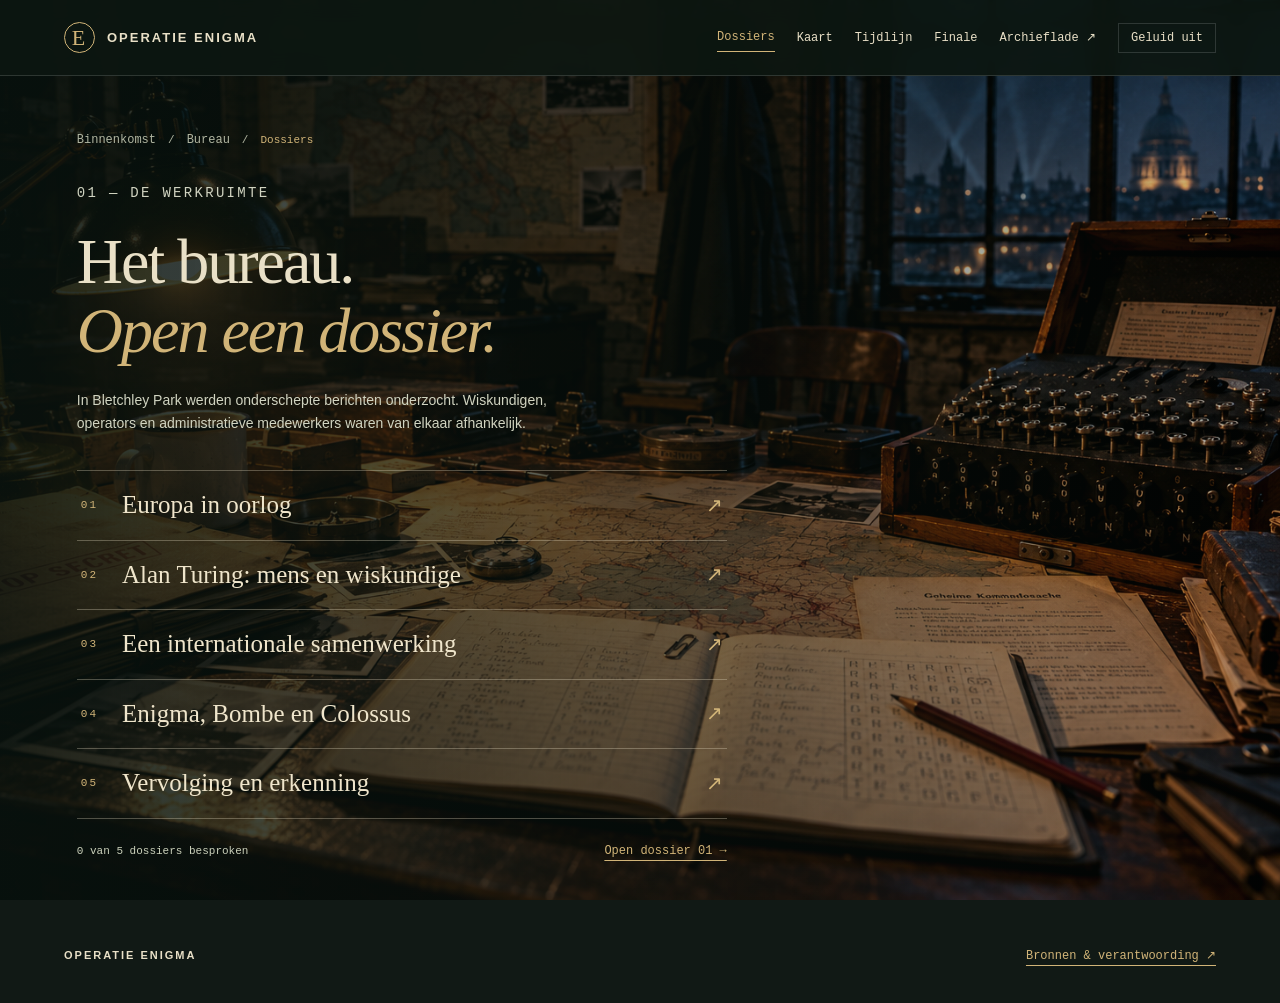
==== commit 60e51114: "Add files via upload" ====
--- a/bureau.html
+++ b/bureau.html
@@ -1,5 +1,5 @@
 <!doctype html>
-<html lang="nl"><head><meta charset="utf-8"><meta name="viewport" content="width=device-width,initial-scale=1"><meta name="theme-color" content="#101c1a"><meta name="description" content="Bletchley Park, 1940. Onderzoek de geschiedenis achter Alan Turing en Enigma."><title>Bureau · Operatie Enigma</title><link rel="stylesheet" href="style.css"><link rel="stylesheet" href="pages.css"><script src="sources.js" defer></script><script src="research.js" defer></script><script src="app.js" defer></script><script src="geography.js" defer></script><script src="closing.js" defer></script><script src="routing.js" defer></script></head>
+<html lang="nl"><head><meta charset="utf-8"><meta name="viewport" content="width=device-width,initial-scale=1"><meta name="theme-color" content="#101c1a"><meta name="description" content="Bletchley Park, 1940. Onderzoek de geschiedenis achter Alan Turing en Enigma."><title>Bureau · Operatie Enigma</title><link rel="stylesheet" href="style.css"><link rel="stylesheet" href="pages.css"><script src="sources.js" defer></script><script src="research.js" defer></script><script src="app.js" defer></script><script src="geography.js" defer></script><script src="closing.js" defer></script><script src="routing.js" defer></script><link rel="stylesheet" href="finish.css"></head>
 <body data-view="bureau"><a class="skip" href="#main">Naar de inhoud</a>
 <header class="topbar"><a class="brand" href="index.html"><span class="brand-mark" aria-hidden="true">E</span> OPERATIE ENIGMA </a><nav aria-label="Hoofdnavigatie"><a href="bureau.html">Dossiers</a><a href="kaart.html">Kaart</a><a href="tijdlijn.html">Tijdlijn</a><a href="finale.html">Finale</a><button id="drawer-open">Archieflade <span aria-hidden="true">↗</span></button><button id="sound" aria-pressed="false" aria-label="Geluid inschakelen">Geluid uit</button></nav></header>
 <main id="main">
--- a/pages.css
+++ b/pages.css
@@ -6,3 +6,14 @@
 .locked-page{padding:65px 6%;min-height:70svh;max-width:1000px}.closing-section>.page-trail{margin-bottom:40px}
 
 .dossier-page #case-title:focus{outline:none}
+
+.source-reading{margin:1.5rem 0}.source-reading h4{font:600 1rem Arial,sans-serif;letter-spacing:.05em}.source-reading p{line-height:1.75}.school-sources>.source-sheet{margin:1.4rem 0}.political-map{margin:2rem 0;background:#f8f5e7;color:#17312b;padding:1rem}.map-scroll{overflow:auto}.map-scroll img{display:block;width:100%;min-width:650px;height:auto}.political-map figcaption{font:14px/1.6 Arial,sans-serif;margin-top:1rem}.political-map a{color:#224f47}.bonus-link{display:block;margin:2rem 0;padding:1.2rem;border:1px solid #ae955e}.message-card{padding:clamp(1.3rem,4vw,3rem);background:#e9e4c9;color:#152e28;margin:2rem 0}.message-card textarea,.message-card input{display:block;width:100%;box-sizing:border-box;margin:.5rem 0 1.2rem}.message-card label{display:block;font-weight:bold}.message-card li{margin:1rem 0;line-height:1.7}.message-card .primary{color:#172d26}.message-card p{line-height:1.7}
+
+body[data-view=bureau],body[data-view^=dossier-]{background-image:url('assets/bureau.png')}
+
+.map-scroll img{min-width:900px}
+
+.skip-link{position:fixed;top:-100px;left:10px;z-index:999;background:#f1e9cc;color:#17352b;padding:12px}.skip-link:focus{top:10px}
+
+.source-sheet .source-photo{max-width:720px;margin:1.5rem 0}.source-sheet .source-photo img{display:block;width:100%;height:auto}.source-shelf>.source-sheet{margin:1.5rem 0}
+
--- a/finish.css
+++ b/finish.css
@@ -0,0 +1,87 @@
+/* Final reading and map treatment, shared by the three editions. */
+:root{--sheet:#e9e1c9;--sheet-ink:#263b31;--sheet-line:#8d90745c;--reading-font:18px}
+body[data-level="56"]{--reading-font:20px}
+body[data-level="78"]{--reading-font:19px}
+.source-sheet,.dossier-page .source-sheet{background:#e3dbc2;border:1px solid var(--sheet-line);box-shadow:none;padding:clamp(24px,3vw,38px);margin:0;color:var(--sheet-ink)}
+.source-heading{max-width:68ch;margin:0 0 22px;padding:0 0 18px;border-bottom:1px solid var(--sheet-line)}
+.source-sheet .source-heading .source-tag{font:11px/1.7 var(--mono,monospace);letter-spacing:.025em;color:#60694f;margin:0 0 10px;text-transform:none;overflow-wrap:anywhere}
+.dossier-page .source-sheet .source-heading h3,.source-sheet .source-heading h3{font:normal clamp(28px,2.6vw,35px)/1.2 var(--serif,Georgia,serif);letter-spacing:-.02em;margin:0;max-width:28ch}
+.source-sheet .source-reading{max-width:66ch;margin:0}
+.source-sheet .source-reading p,.dossier-page .source-sheet p,body[data-level="56"] .school-reading .source-sheet .source-reading p{font:normal var(--reading-font)/1.75 Arial,sans-serif;letter-spacing:0;margin:0 0 1em}
+.source-sheet>p{max-width:66ch}
+.source-shelf>.source-sheet,.school-sources>.source-sheet{margin:0 0 24px}
+.source-shelf>.source-sheet:last-child,.school-sources>.source-sheet:last-child{margin-bottom:0}
+.source-sheet .source-photo{max-width:720px;margin:0 0 26px}
+.source-sheet .source-photo img{width:100%;height:auto;display:block;filter:sepia(.18)}
+.source-sheet .source-photo figcaption{font:12px/1.65 Arial,sans-serif;color:#5e654f;margin-top:10px;max-width:72ch}
+.source-sheet blockquote{max-width:54ch;font:italic 21px/1.6 var(--serif,Georgia,serif);border-left:2px solid #8e966e;padding-left:18px;margin:0 0 8px}
+.source-sheet .translated-quote{font-size:15px;margin:0 0 24px;color:#53634b}
+.source-actions,.source-sheet .source-actions{display:flex;align-items:center;flex-wrap:wrap;gap:10px 20px;margin:24px 0 0;padding:18px 0 0;border-top:1px solid var(--sheet-line)}
+.source-actions a,.source-sheet .source-actions a,.reader-dialog .source-actions .primary{font:14px/1.5 Arial,sans-serif;letter-spacing:0;text-transform:none;color:#264b3c;background:none;box-shadow:none;padding:9px 0;border:0;border-bottom:1px solid #6b7a5f;text-decoration:none;min-height:40px;display:inline-flex;align-items:center}
+.source-actions a:hover,.source-sheet .source-actions a:hover{color:#142a20;border-color:#142a20}
+.source-actions .read-source{font:14px/1.5 Arial,sans-serif;padding:10px 15px;min-height:42px;background:#365140;border:1px solid #365140;color:#f4ecd6;letter-spacing:0}
+.source-actions .read-source:hover{background:#244333}
+.reader-dialog,.school-dialog{color:var(--sheet-ink);background:var(--sheet);border:1px solid #8e9074;border-radius:0;width:min(840px,calc(100vw - 32px));max-width:none;max-height:88svh;padding:36px 42px;box-sizing:border-box;box-shadow:0 28px 90px #0008;overflow:auto}
+.reader-dialog::backdrop,.school-dialog::backdrop{background:#07130dc9;backdrop-filter:blur(3px)}
+.reader-dialog .close,.school-dialog .close{position:sticky;float:right;top:0;right:auto;display:grid;place-items:center;width:42px;height:42px;min-width:42px;padding:0;margin:0 0 12px 18px;background:#284435;color:#f3ead2;border:1px solid #60765b;font:28px/1 Arial,sans-serif;z-index:2}
+.reader-dialog #reader-body,.school-dialog #modal-content{clear:both}
+.reader-dialog #reader-title,.school-dialog #modal-title{font:normal clamp(29px,3vw,38px)/1.2 var(--serif,Georgia,serif);letter-spacing:-.02em;margin:0 0 24px;padding:0;max-width:26ch}
+.school-dialog #modal-title{clear:none;padding-right:48px}
+.reader-dialog .eyebrow{font:11px/1.6 var(--mono,monospace);color:#68724f;letter-spacing:.05em;margin:0 0 10px}
+.reader-prose,.reader-dialog .reader-prose,.school-dialog .read-paragraph,.school-dialog #modal-content>p{font:normal var(--reading-font)/1.75 Arial,sans-serif;letter-spacing:0;max-width:66ch;margin:0 0 1em}
+.reader-dialog .reading-instructions,.school-dialog .look-question{padding:18px 22px;margin:25px 0;background:#d9d4bb;border:0;border-left:3px solid #92956e;max-width:66ch}
+.reader-dialog .reading-instructions h3,.school-dialog .look-question h3{font:600 15px/1.5 Arial,sans-serif;letter-spacing:0;margin:0 0 7px}
+.reader-dialog .reading-instructions h3:not(:first-child){margin-top:19px}
+.reader-dialog .reading-instructions p,.school-dialog .look-question p{font:normal 17px/1.7 Arial,sans-serif;margin:0;max-width:65ch}
+.term-list{border-top:1px solid var(--sheet-line);border-bottom:1px solid var(--sheet-line);padding:16px 0;margin:25px 0;font:15px/1.65 Arial,sans-serif}
+.term-list>div{display:grid;grid-template-columns:130px 1fr;gap:14px;margin:7px 0}
+.term-list dt{font-weight:600;margin:0}.term-list dd{margin:0}
+.reader-dialog .source-tag,.school-dialog .source-tag{font:11px/1.7 var(--mono,monospace);letter-spacing:.02em;color:#616b50}
+.reader-dialog .source-actions,.school-dialog .source-actions{margin-top:20px}
+.political-map{position:relative;background:#e6ddc1;color:#293b30;padding:16px;border:1px solid #8b8d72;box-shadow:0 15px 40px #0004,0 0 0 6px #273c2d,0 0 0 7px #8e8c64;margin:35px 7px 30px;isolation:isolate}
+.map-sheet-heading{display:flex;justify-content:space-between;gap:20px;padding:6px 7px 16px;font:11px/1.5 var(--mono,monospace);letter-spacing:.08em;color:#52614c;border-bottom:1px solid #78846870}
+.map-scroll{background:#c9cbb7;margin-top:13px;overflow:auto;overscroll-behavior-inline:contain;border:1px solid #85866c5c}
+.map-scroll img{display:block;width:100%;min-width:780px;height:auto;filter:none}
+.political-map figcaption{font:12px/1.7 Arial,sans-serif;color:#59624d;margin:16px 6px 4px;max-width:110ch}
+.political-map figcaption a{color:#375440;text-underline-offset:3px}
+.map-controls{display:flex;gap:10px;flex-wrap:wrap;margin-top:25px}
+.map-controls button{font:15px/1.5 Arial,sans-serif;letter-spacing:0;min-height:44px;padding:11px 19px;border:1px solid #8d9576;background:#142b1d88;color:#eae4ca}
+.map-controls button[aria-pressed="true"]{background:#c4ae72;color:#203c2d;border-color:#c4ae72}
+.map-controls button:hover{border-color:#e2d5a2}
+.geography #place-detail,.geography #place-text{max-width:72ch;padding:24px 0 12px;border-top:1px solid #c4c9a343;margin-top:28px}
+.geography #place-detail h3,.geography #place-text h2{font-size:32px;margin:0 0 12px}
+.geography #place-detail p,.geography #place-text p{font-size:18px;line-height:1.75}
+@media(max-width:760px){
+ :root{--reading-font:18px}body[data-level="56"]{--reading-font:19px}body[data-level="78"]{--reading-font:18px}
+ .source-sheet,.dossier-page .source-sheet{padding:23px 20px}
+ .source-sheet .source-heading h3,.dossier-page .source-sheet .source-heading h3{font-size:28px}
+ .source-sheet .source-heading .source-tag{font-size:10px;line-height:1.65}
+ .source-actions,.source-sheet .source-actions{gap:8px 16px;padding-top:15px;margin-top:20px}
+ .source-actions a,.source-sheet .source-actions a{font-size:14px}
+ .reader-dialog,.school-dialog{padding:23px 22px;width:calc(100vw - 20px);max-height:92svh}
+ .reader-dialog .close,.school-dialog .close{width:40px;height:40px;margin-left:12px}
+ .reader-dialog #reader-title,.school-dialog #modal-title{font-size:30px;max-width:100%}
+ .reader-dialog .reading-instructions,.school-dialog .look-question{padding:17px}
+ .term-list>div{grid-template-columns:1fr;gap:0;margin:12px 0}
+ .term-list{font-size:15px}
+ .political-map{padding:9px;margin:28px 5px}
+ .map-sheet-heading{font-size:9px;gap:12px;padding:7px 3px 12px}
+ .map-sheet-heading span:last-child{display:none}
+ .political-map figcaption{font-size:12px;margin:13px 4px 2px}
+ .map-controls button{font-size:15px;padding:10px 14px}
+ .geography #place-detail p,.geography #place-text p{font-size:18px}
+}
+@media(prefers-reduced-motion:reduce){.reader-dialog::backdrop,.school-dialog::backdrop{backdrop-filter:none}}
+.reader-dialog #reader-body{clear:none}.reader-dialog #reader-title{padding-right:48px}
+.source-shelf,.school-sources{max-width:820px}
+.info-dialog,.drawer{background:var(--sheet);color:var(--sheet-ink);font:17px/1.7 Arial,sans-serif;max-height:88svh;overflow:auto}
+.info-dialog h2,.drawer h2{font:normal 36px/1.2 var(--serif,Georgia,serif)}
+.info-dialog h3,.drawer h3{font:normal 27px/1.3 var(--serif,Georgia,serif)}
+.info-dialog .close,.drawer .close{width:42px;height:42px;font:28px/1 Arial,sans-serif}
+.info-dialog #info-body>ul{list-style:none;margin:25px 0 0;padding:0}
+.info-dialog #info-body>ul>li{padding:22px 0;border-top:1px solid var(--sheet-line)}
+.info-dialog #info-body>ul>li>strong{font:normal 24px/1.3 var(--serif,Georgia,serif)}
+.info-dialog #info-body>ul>li>small{font:12px/1.7 Arial,sans-serif;color:#5d674f}
+.info-dialog .source-actions{margin-top:12px;padding-top:0;border-top:0}
+@media(max-width:760px){.reader-dialog #reader-title{padding-right:42px}.info-dialog,.drawer{max-width:calc(100vw - 20px);font-size:17px}.info-dialog h2,.drawer h2{font-size:30px}}
+.info-dialog .close,.drawer .close{position:sticky;top:0;float:right;margin:0 0 12px 16px;z-index:2;background:#284435;color:#f3ead2;border:1px solid #60765b}
